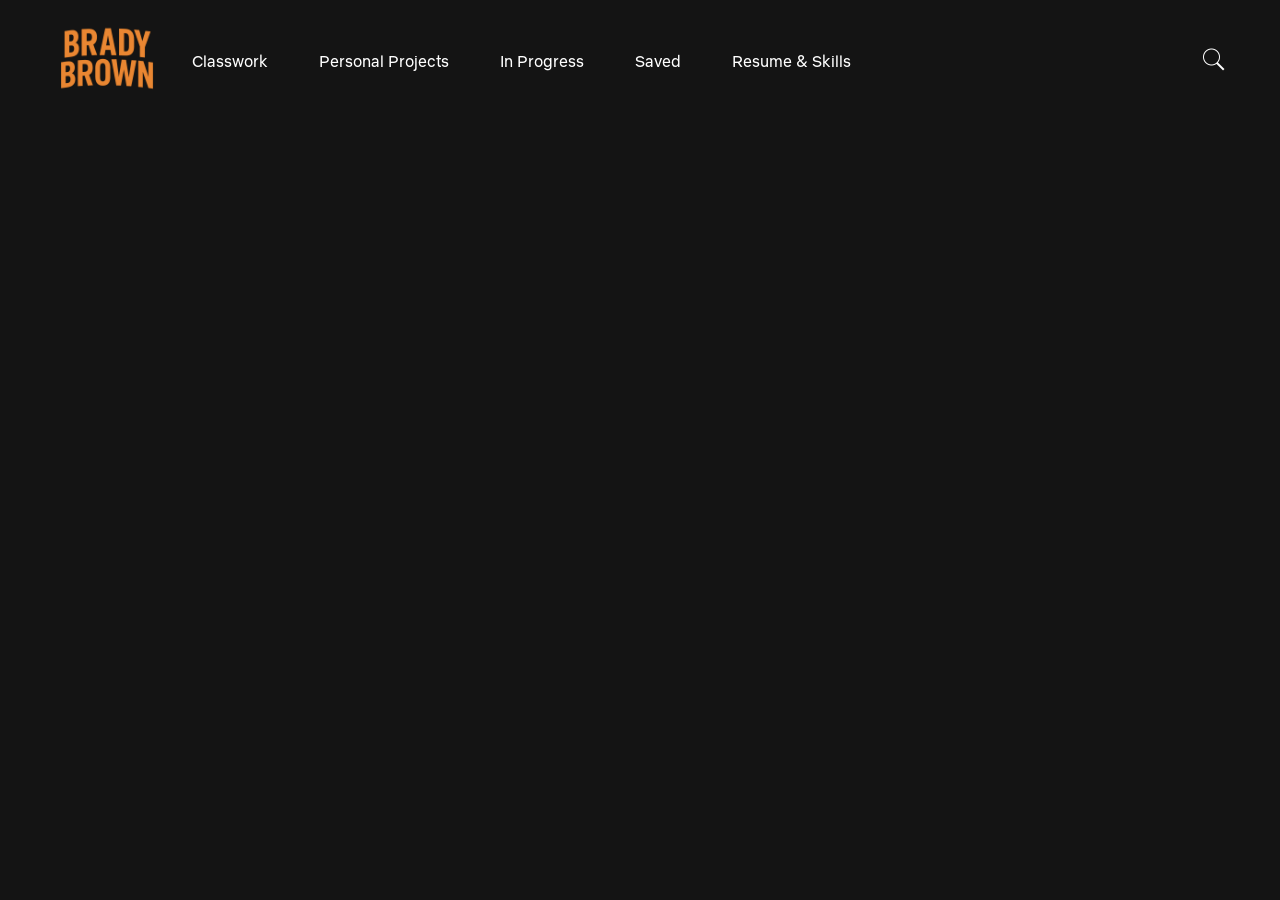
==== html/landing.html @ b7bec43b "Creation of new Landing Page, Organizing of files" ====
<!DOCTYPE html>
<html lang="en">
  <head>
    <meta charset="UTF-8">
    <meta name="viewport" content="width=device-width, initial-scale=1.0">
    <title>My Portfolio</title>

    <!--Normal CSS-->
    <link rel="stylesheet" href="/css/newStyles.css">    

  </head>
  <body>
    <div id="main">
      <div id="headerDiv">
        <header id="header">
          <div id="logoDiv">
            <img id="bigLogo" src="/images/logoImages/portfolioLogo1.png"/>
          </div>
          <div id="linksDiv">
            <a href="" id="link1" class="pageLink">
              Classwork
            </a>
            <a href="" id="link2" class="pageLink">
              Personal Projects
            </a>
            <a href="" id="link3" class="pageLink">
              In Progress
            </a>
            <a href="" id="link4" class="pageLink">
              Saved
            </a>
            <a href="" id="link5" class="pageLink">
              Resume & Skills
            </a>
          </div>
          <div id="searchDiv">
            <button id="searchButton">
              <img id="searchIcon" class="icon" src="/images/iconImages/searchIcon.png">
            </button>
          </div>
        </header>  
      </div>
    </div>
  </body>
</html>
---- css/newStyles.css ----
/* Custom Things */

@font-face {
  font-family: 'NetflixFont';
  src: url('../fonts/NetflixSans-Regular.otf') format('opentype');
  font-weight: normal;
  font-style: normal;
}

/* Broad CSS */

html{
  background-color: #141414;
  font-family: 'NetflixFont';
}

body{
  margin: 0;
  padding: 0;
}

#main{
  height: 97.5%;
  width: 92.5%;
  margin: 0 auto;
}

/* Header CSS */

#header{
  display: flex;
  align-items: center;
  justify-content: space-between;
}

#headerDiv{
  width: 100%;
}

/* Logo */
#logoDiv{
  width: 10%;
}

#bigLogo{
  width: 100%;
}

/* Links */
#linksDiv{
  width: 60%;
  display: flex;
  justify-content: space-around;
}

.pageLink{
  text-decoration: none;
  color: white;

}

/* Search */
#searchDiv{
  width: 30%;
  display: flex;
  justify-content: flex-end;
}

#searchButton{
  background: transparent;
  border: none;
}

button:hover{
  cursor: pointer;
}

.icon{
  width: 25px;
}
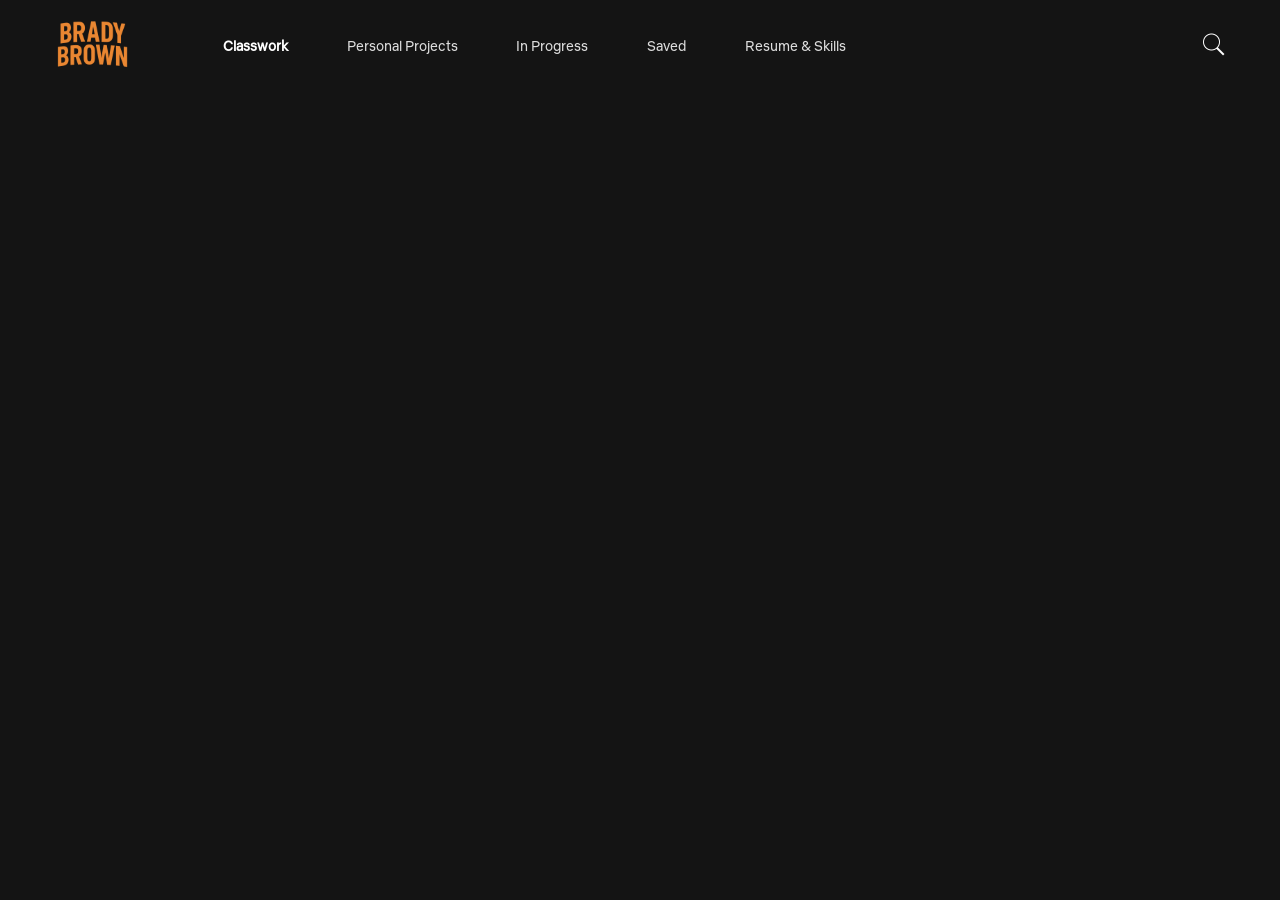
==== commit 5e33c078: "Updated links, logo, and search" ====
--- a/html/landing.html
+++ b/html/landing.html
@@ -8,16 +8,21 @@
     <!--Normal CSS-->
     <link rel="stylesheet" href="/css/newStyles.css">    
 
+    <!--Normal JS-->
+    <script src="/js/landing.js" defer></script>
+
   </head>
   <body>
     <div id="main">
       <div id="headerDiv">
         <header id="header">
           <div id="logoDiv">
-            <img id="bigLogo" src="/images/logoImages/portfolioLogo1.png"/>
+            <a href="">
+              <img id="bigLogo" src="/images/logoImages/portfolioLogo1.png"/>
+            </a>
           </div>
           <div id="linksDiv">
-            <a href="" id="link1" class="pageLink">
+            <a href="" id="link1" class="current pageLink">
               Classwork
             </a>
             <a href="" id="link2" class="pageLink">
@@ -37,6 +42,7 @@
             <button id="searchButton">
               <img id="searchIcon" class="icon" src="/images/iconImages/searchIcon.png">
             </button>
+            <input type="text" id="searchBox" placeholder="Search..." />
           </div>
         </header>  
       </div>
--- a/css/newStyles.css
+++ b/css/newStyles.css
@@ -20,7 +20,7 @@
 }
 
 #main{
-  height: 97.5%;
+  height: 99%;
   width: 92.5%;
   margin: 0 auto;
 }
@@ -39,7 +39,8 @@
 
 /* Logo */
 #logoDiv{
-  width: 10%;
+  width: 7.5%;
+  margin-right: -150px;
 }
 
 #bigLogo{
@@ -48,22 +49,56 @@
 
 /* Links */
 #linksDiv{
-  width: 60%;
+  width: 62.5%;
   display: flex;
-  justify-content: space-around;
+  justify-content: space-evenly;
 }
 
 .pageLink{
   text-decoration: none;
+  color: #dddddd;
+  font-size: 14px;
+}
+
+.pageLink:hover:not(.current){
+  color: #999999;
+  transition: color 0.3s ease;
+}
+
+.current{
   color: white;
-
+  font-weight: bold;
 }
 
 /* Search */
-#searchDiv{
-  width: 30%;
+#searchDiv {
+  position: relative;
+  width: 150px; /* enough space for both icon and input */
   display: flex;
   justify-content: flex-end;
+  align-items: center;
+  overflow: visible; /* prevent layout shifting */
+}
+
+#searchBox {
+  position: absolute;
+  right: 35px; /* adjust depending on icon size */
+  width: 0;
+  opacity: 0;
+  padding: 5px;
+  font-size: 1rem;
+  background-color: #222;
+  color: white;
+  border: 1px solid #555;
+  border-radius: 4px;
+  transition: width 0.5s ease, opacity 0.5s ease;
+  pointer-events: none;
+}
+
+#searchBox.visible {
+  width: 250px; /* desired final width */
+  opacity: 1;
+  pointer-events: auto;
 }
 
 #searchButton{
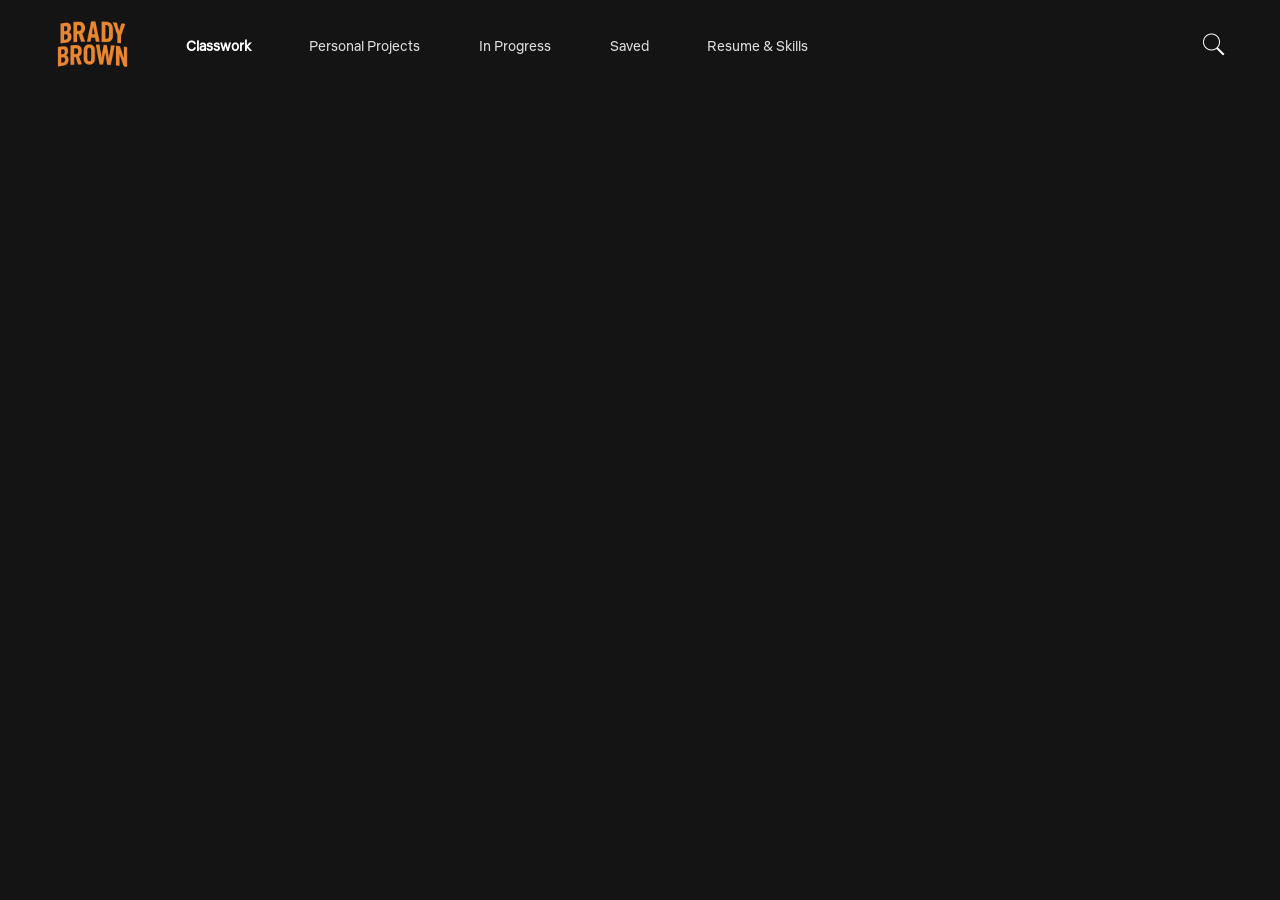
==== commit b3a270f5: "Updated Search" ====
--- a/html/landing.html
+++ b/html/landing.html
@@ -39,10 +39,10 @@
             </a>
           </div>
           <div id="searchDiv">
+            <input type="text" id="searchBox" placeholder="Search..." />
             <button id="searchButton">
               <img id="searchIcon" class="icon" src="/images/iconImages/searchIcon.png">
             </button>
-            <input type="text" id="searchBox" placeholder="Search..." />
           </div>
         </header>  
       </div>
--- a/css/newStyles.css
+++ b/css/newStyles.css
@@ -40,7 +40,7 @@
 /* Logo */
 #logoDiv{
   width: 7.5%;
-  margin-right: -150px;
+  margin-right: -125px;
 }
 
 #bigLogo{
@@ -73,37 +73,48 @@
 /* Search */
 #searchDiv {
   position: relative;
-  width: 150px; /* enough space for both icon and input */
   display: flex;
+  align-items: center;
   justify-content: flex-end;
-  align-items: center;
-  overflow: visible; /* prevent layout shifting */
+  width: 250px;
 }
 
 #searchBox {
-  position: absolute;
-  right: 35px; /* adjust depending on icon size */
   width: 0;
   opacity: 0;
-  padding: 5px;
+  padding: 5px 10px 5px 35px;
   font-size: 1rem;
   background-color: #222;
   color: white;
   border: 1px solid #555;
   border-radius: 4px;
-  transition: width 0.5s ease, opacity 0.5s ease;
+  transition: width 0.4s ease, opacity 0.4s ease;
   pointer-events: none;
+  z-index: 1;
 }
 
 #searchBox.visible {
-  width: 250px; /* desired final width */
+  width: 200px;
   opacity: 1;
   pointer-events: auto;
 }
 
-#searchButton{
+#searchButton {
   background: transparent;
   border: none;
+  position: absolute;
+  right: 0;
+  top: 50%;
+  transform: translateY(-50%) translateX(0);
+  transition: transform 0.4s ease;
+  z-index: 2;
+  cursor: pointer;
+}
+
+#searchBox.visible ~ #searchButton {
+  transform: translateY(-45%) translateX(-210px);
+  pointer-events: none;
+  opacity: 0.7;
 }
 
 button:hover{
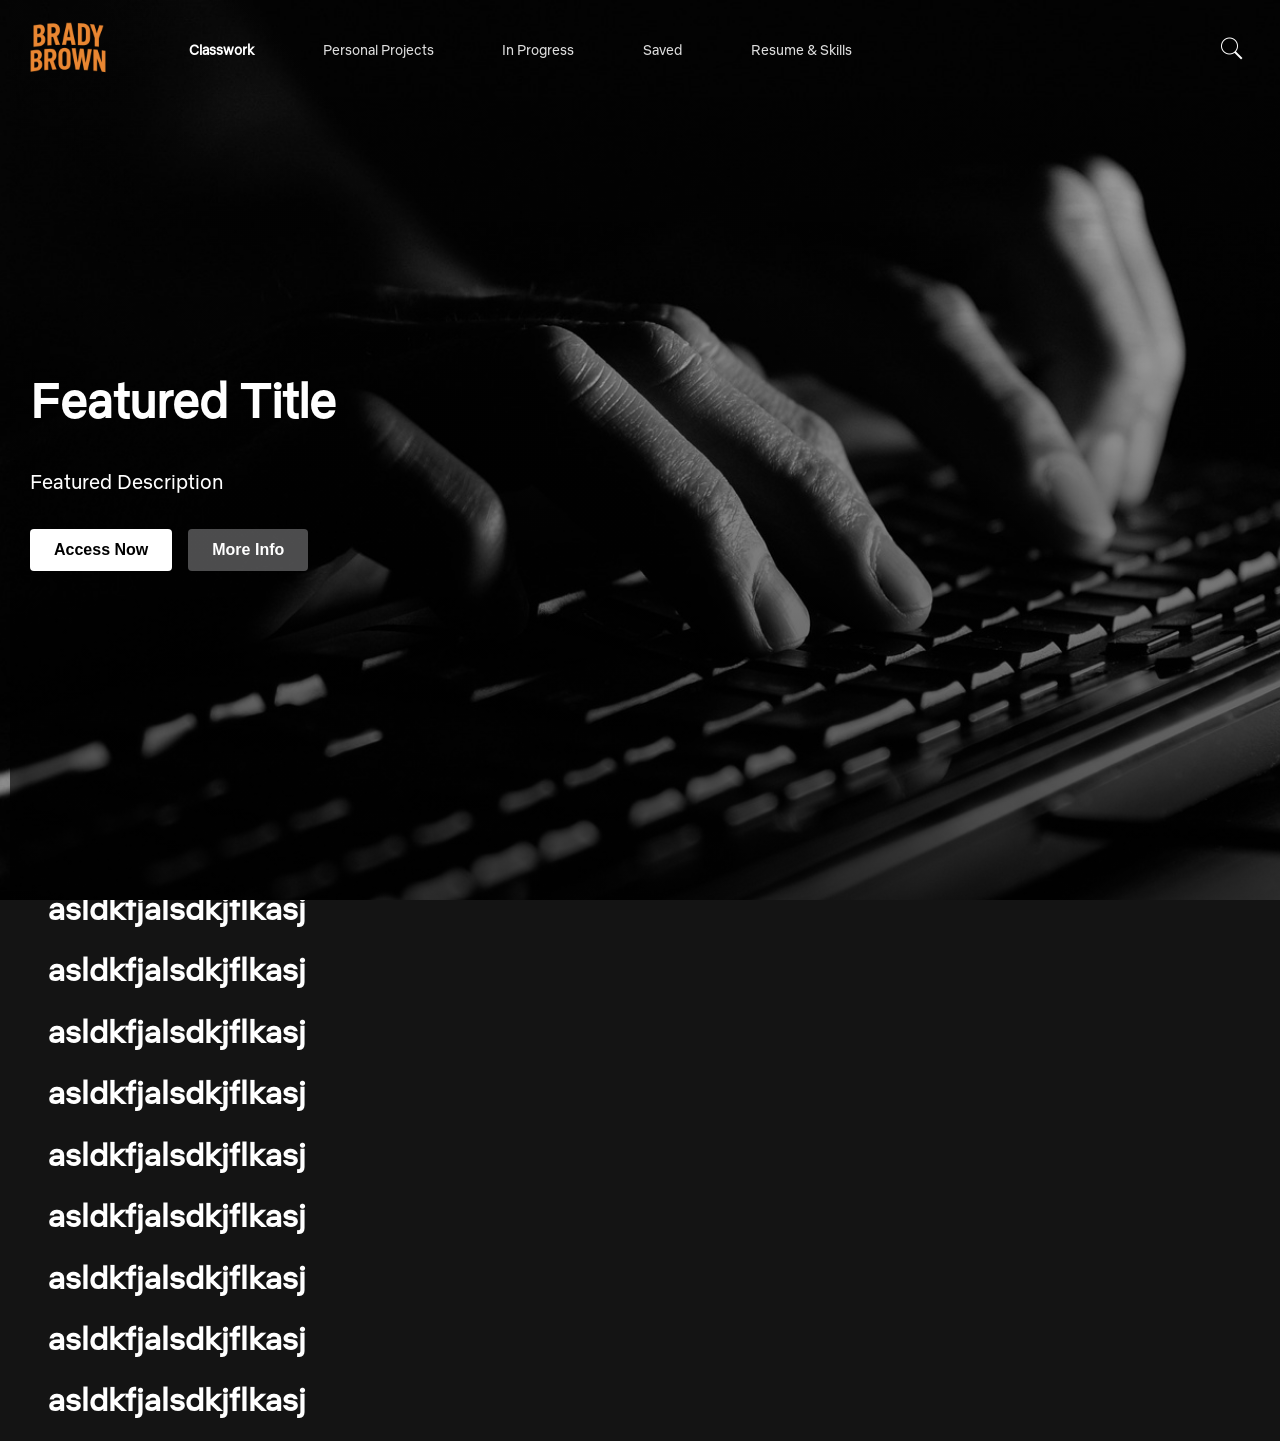
==== commit 1dd7c201: "Added Hero Page" ====
--- a/html/landing.html
+++ b/html/landing.html
@@ -46,6 +46,30 @@
           </div>
         </header>  
       </div>
+      <section id="heroSection">
+        <div id="heroOverlay">
+          <h1 id="heroTitle">Featured Title</h1>
+          <p id="heroSubtitle">Featured Description</p>
+          <div id="heroButtons">
+            <button class="heroButton">Access Now</button>
+            <button class="heroButton secondary">More Info</button>
+          </div>
+        </div>
+      </section>
+      <div id="content">
+        <h1>asldkfjalsdkjflkasj</h1>
+        <h1>asldkfjalsdkjflkasj</h1>
+        <h1>asldkfjalsdkjflkasj</h1>
+        <h1>asldkfjalsdkjflkasj</h1>
+        <h1>asldkfjalsdkjflkasj</h1>
+        <h1>asldkfjalsdkjflkasj</h1>
+        <h1>asldkfjalsdkjflkasj</h1>
+        <h1>asldkfjalsdkjflkasj</h1>
+        <h1>asldkfjalsdkjflkasj</h1>
+        <h1>asldkfjalsdkjflkasj</h1>
+        <h1>asldkfjalsdkjflkasj</h1>
+
+      </div>
     </div>
   </body>
 </html>
--- a/css/newStyles.css
+++ b/css/newStyles.css
@@ -25,6 +25,12 @@
   margin: 0 auto;
 }
 
+html, body{
+  margin: 0;
+  padding: 0;
+  overflow-x: hidden;
+}
+
 /* Header CSS */
 
 #header{
@@ -34,7 +40,22 @@
 }
 
 #headerDiv{
-  width: 100%;
+  position: fixed;
+  top: 0;
+  left: 0;
+  right: 0;
+  width: 100%;
+  z-index: 999;
+  transition: background 0.3s ease;
+  padding: 0 20px 0 20px;
+}
+
+#headerDiv.top{
+  background: rgba(34, 34, 34, 0);
+}
+
+#headerDiv.scrolled{
+  background-color: #222;
 }
 
 /* Logo */
@@ -73,6 +94,7 @@
 /* Search */
 #searchDiv {
   position: relative;
+  right: 50px;
   display: flex;
   align-items: center;
   justify-content: flex-end;
@@ -103,7 +125,6 @@
   background: transparent;
   border: none;
   position: absolute;
-  right: 0;
   top: 50%;
   transform: translateY(-50%) translateX(0);
   transition: transform 0.4s ease;
@@ -123,4 +144,93 @@
 
 .icon{
   width: 25px;
+}
+
+/* Hero Section */
+
+#heroSection{
+  position: absolute;
+  left: 0;
+  right: 0;
+  top: 0;
+  width: 100%;
+  height: 100vh;
+  background-image: url(../images/lineEditor.jpg);
+  background-size: cover;
+  background-position: center;
+  background-repeat: no-repeat;
+  display: flex;
+  align-items: center;
+  justify-content: center;
+  z-index: 4;
+}
+
+#heroOverlay{
+  background: linear-gradient(to top, rgba(0,0,0,0.7), rgba(0,0,0,0.1));
+  color: white;
+  text-align: left;
+  padding: 20px;
+  margin-left: 10px;
+  width: 100%;
+  max-width: 100%;
+  box-sizing: border-box;
+  height: 100%;
+  position: absolute;
+  top: 0;
+  left:0;
+  display: flex;
+  flex-direction: column;
+  justify-content: center;
+  align-items: left;
+  z-index: 5;
+}
+
+#heroTitle{
+  font-size: 3rem;
+  margin-bottom: 1rem;
+}
+
+#heroSubtitle{
+  font-size: 1.25rem;
+  margin-bottom: 2rem;
+  max-width: 700px;
+  line-height: 1.5;
+}
+
+#heroButtons{
+  display: flex;
+  gap: 1rem;
+}
+
+.heroButton{
+  padding: 12px 24px;
+  font-size: 1rem;
+  border: none;
+  border-radius: 4px;
+  background-color: white;
+  color: black;
+  font-weight: bold;
+  cursor: pointer;
+  transition: background 0.3s ease;
+}
+
+.heroButton.secondary {
+  background-color: rgba(109, 109, 110, 0.7);
+  color: white;
+}
+
+.heroButton:hover {
+  background-color: #e6e6e6;
+}
+
+.heroButton.secondary:hover {
+  background-color: rgba(109, 109, 110, 1);
+}
+
+
+/* Content CSS */
+#content{
+  margin-top: 85vh;
+  z-index: 20;
+  color: white;
 }
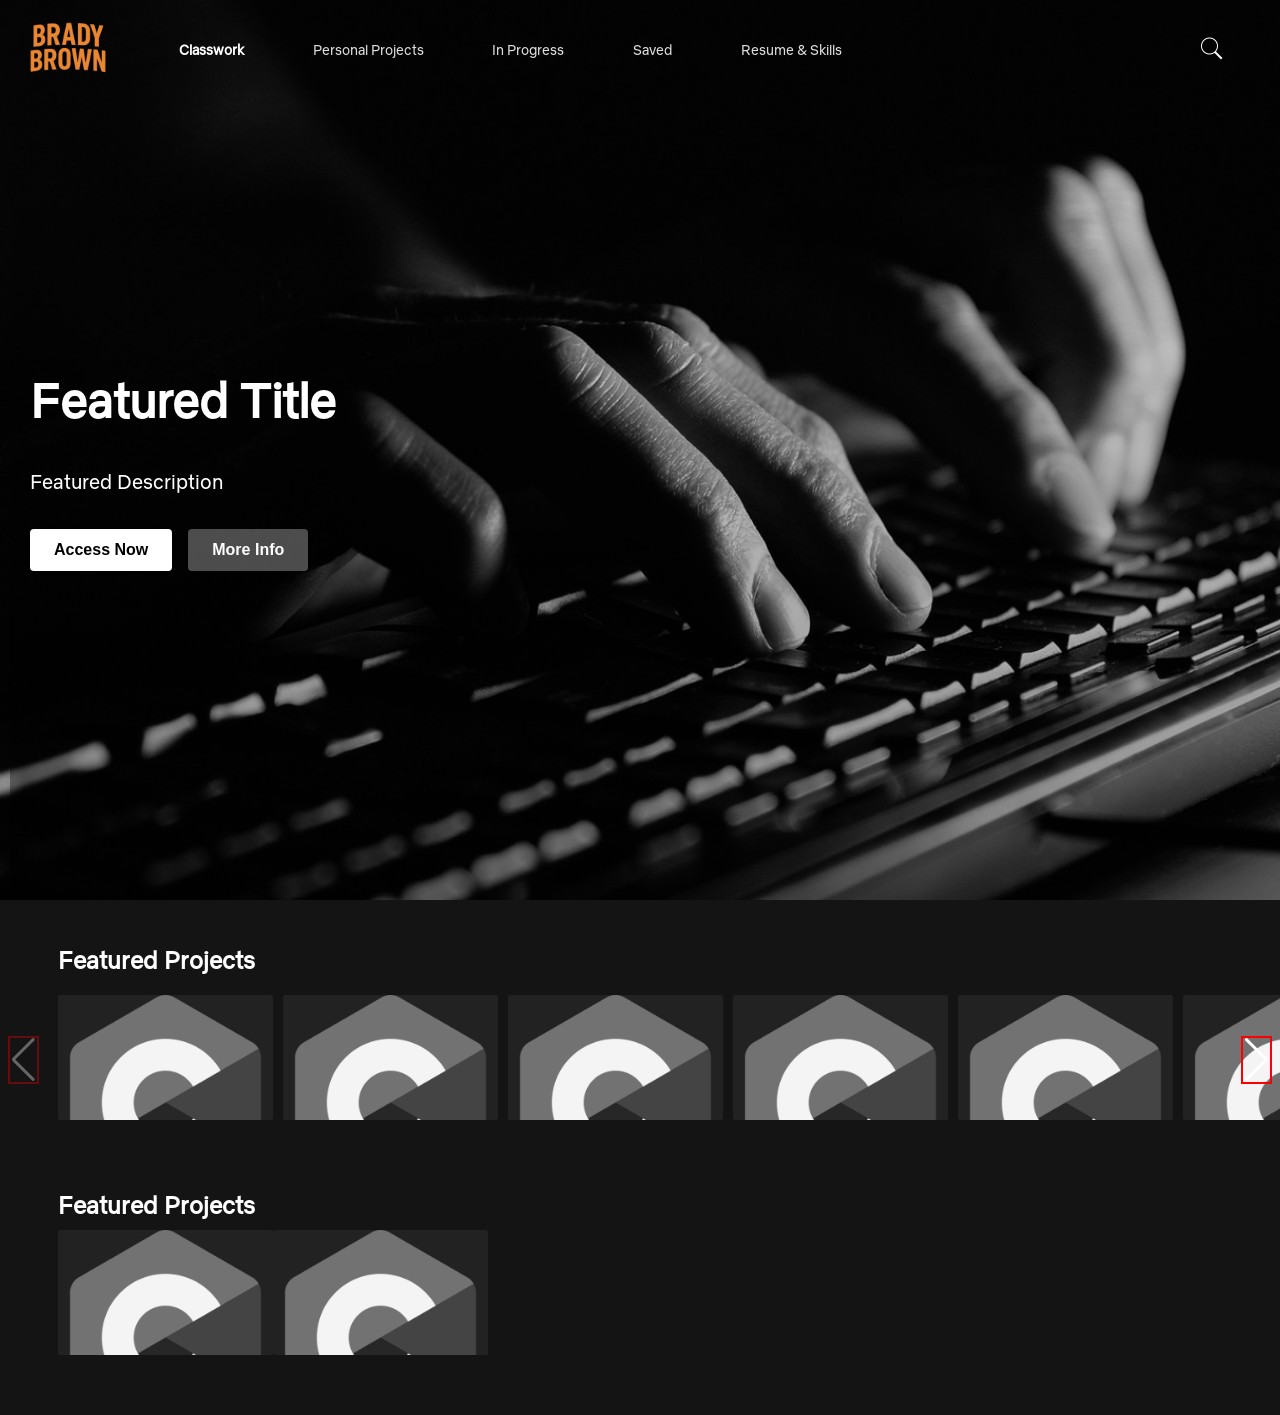
==== commit 6e37922b: "Fixed and finished header visuals, began content view and swipers" ====
--- a/html/landing.html
+++ b/html/landing.html
@@ -8,10 +8,17 @@
     <!--Normal CSS-->
     <link rel="stylesheet" href="/css/newStyles.css">    
 
+    <!--Swiper CSS-->
+    <link rel="stylesheet" href="https://cdn.jsdelivr.net/npm/swiper@11/swiper-bundle.min.css" />
+
     <!--Normal JS-->
     <script src="/js/landing.js" defer></script>
 
   </head>
+
+  <!--Swiper JS-->
+  <script src="https://cdn.jsdelivr.net/npm/swiper@11/swiper-bundle.min.js"></script>
+
   <body>
     <div id="main">
       <div id="headerDiv">
@@ -57,18 +64,62 @@
         </div>
       </section>
       <div id="content">
-        <h1>asldkfjalsdkjflkasj</h1>
-        <h1>asldkfjalsdkjflkasj</h1>
-        <h1>asldkfjalsdkjflkasj</h1>
-        <h1>asldkfjalsdkjflkasj</h1>
-        <h1>asldkfjalsdkjflkasj</h1>
-        <h1>asldkfjalsdkjflkasj</h1>
-        <h1>asldkfjalsdkjflkasj</h1>
-        <h1>asldkfjalsdkjflkasj</h1>
-        <h1>asldkfjalsdkjflkasj</h1>
-        <h1>asldkfjalsdkjflkasj</h1>
-        <h1>asldkfjalsdkjflkasj</h1>
+        <section class="contentRow">
+          <h2 class="rowTitle">Featured Projects</h2>
+          <div class="swiper-container mySwiper">
+            <div class="swiper-wrapper">
 
+              <div class="swiper-slide">
+                <img src="/images/c-icon.png" alt="Sample 1" />
+              </div>
+
+              <div class="swiper-slide">
+                <img src="/images/c-icon.png" alt="Sample 2" />
+              </div>
+
+              <div class="swiper-slide">
+                <img src="/images/c-icon.png" alt="Sample 1" />
+              </div>
+
+              <div class="swiper-slide">
+                <img src="/images/c-icon.png" alt="Sample 2" />
+              </div>
+
+              <div class="swiper-slide">
+                <img src="/images/c-icon.png" alt="Sample 1" />
+              </div>
+
+              <div class="swiper-slide">
+                <img src="/images/c-icon.png" alt="Sample 2" />
+              </div>
+
+            </div>
+
+            <div class="swiper-button-prev"></div>
+            <div class="swiper-button-next"></div>
+
+          </div>
+        </section>
+        <section class="contentRow">
+          <h2 class="rowTitle">Featured Projects</h2>
+          <div class="swiper mySwiper">
+            <div class="swiper-wrapper">
+
+              <div class="swiper-slide">
+                <img src="/images/c-icon.png" alt="Sample 1" />
+              </div>
+
+              <div class="swiper-slide">
+                <img src="/images/c-icon.png" alt="Sample 2" />
+              </div>
+
+            </div>
+
+            <div class="swiper-button-prev"></div>
+            <div class="swiper-button-next"></div>
+            
+          </div>
+        </section>
       </div>
     </div>
   </body>
--- a/css/newStyles.css
+++ b/css/newStyles.css
@@ -46,21 +46,35 @@
   right: 0;
   width: 100%;
   z-index: 999;
-  transition: background 0.3s ease;
-  padding: 0 20px 0 20px;
-}
-
-#headerDiv.top{
-  background: rgba(34, 34, 34, 0);
-}
-
-#headerDiv.scrolled{
-  background-color: #222;
+  background-color: transparent;
+}
+
+#headerDiv::before{
+  content:"";
+  position: absolute;
+  top: 0;
+  left: 0;
+  right: 0;
+  bottom: 0;
+  inset: 0;
+  background: linear-gradient(to top, #141414 30%, #080808 100%);
+  opacity: 0;
+  transition: opacity 0.5s ease;
+  z-index: -1;
+}
+
+#headerDiv.scrolled::before {
+  opacity: 1;
+}
+
+#headerDiv.top::before {
+  opacity: 0;
 }
 
 /* Logo */
 #logoDiv{
   width: 7.5%;
+  margin-left: 20px;
   margin-right: -125px;
 }
 
@@ -166,7 +180,7 @@
 }
 
 #heroOverlay{
-  background: linear-gradient(to top, rgba(0,0,0,0.7), rgba(0,0,0,0.1));
+  background: linear-gradient(to top, rgba(0,0,0,0.4), rgba(0,0,0,0.01));
   color: white;
   text-align: left;
   padding: 20px;
@@ -230,7 +244,62 @@
 
 /* Content CSS */
 #content{
-  margin-top: 85vh;
+  margin-top: 105vh;
   z-index: 20;
   color: white;
-}+}
+
+/* Swiper CSS */
+.contentRow {
+  margin: 60px 10px;
+}
+
+.rowTitle {
+  color: white;
+  margin-bottom: 10px;
+  font-size: 1.5rem;
+}
+
+.mainSwiper{
+  overflow: visible;
+}
+
+.swiper-container {
+  position: relative;
+  width: 100%;
+  padding: 10px 0;
+}
+
+.swiper-slide {
+  width: 215px;
+  max-width: 215px;
+  height: 125px;
+  max-height: 125px;
+
+  background-color: #222;
+  border-radius: 2px;
+  overflow: hidden;
+  position: relative;
+}
+
+.swiper-slide img {
+  width: 100%;
+  height: 100%;
+  object-fit: cover;
+}
+
+.swiper-button-next,
+.swiper-button-prev {
+  top: 50%;
+  z-index: 10;
+  color: white !important;
+  border: 2px solid red;
+}
+
+.swiper-button-prev {
+  left: -50px !important; 
+}
+
+.swiper-button-next {
+  right: -50px !important; 
+}
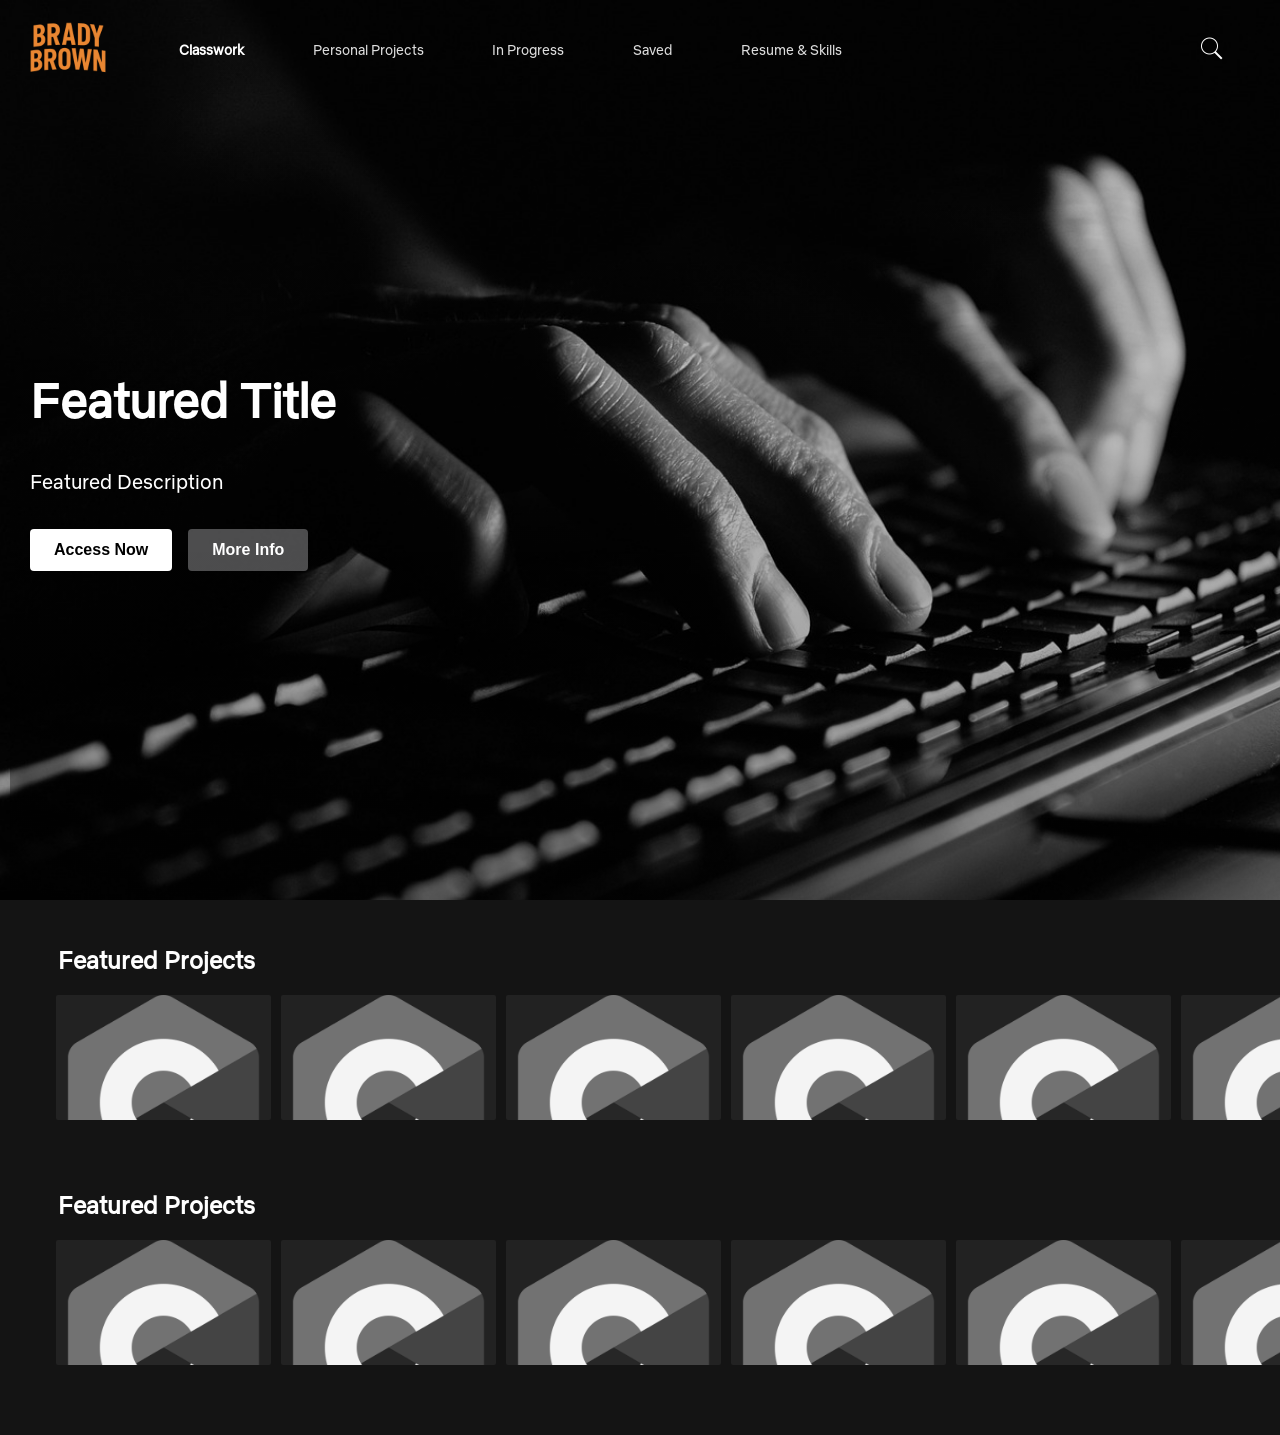
==== commit f4963903: "Completed work on nav buttons, started work on card functionality" ====
--- a/html/landing.html
+++ b/html/landing.html
@@ -66,7 +66,7 @@
       <div id="content">
         <section class="contentRow">
           <h2 class="rowTitle">Featured Projects</h2>
-          <div class="swiper-container mySwiper">
+          <div class="swiper-container mainSwiper">
             <div class="swiper-wrapper">
 
               <div class="swiper-slide">
@@ -102,8 +102,24 @@
         </section>
         <section class="contentRow">
           <h2 class="rowTitle">Featured Projects</h2>
-          <div class="swiper mySwiper">
+          <div class="swiper-container mainSwiper">
             <div class="swiper-wrapper">
+
+              <div class="swiper-slide">
+                <img src="/images/c-icon.png" alt="Sample 1" />
+              </div>
+
+              <div class="swiper-slide">
+                <img src="/images/c-icon.png" alt="Sample 2" />
+              </div>
+
+              <div class="swiper-slide">
+                <img src="/images/c-icon.png" alt="Sample 1" />
+              </div>
+
+              <div class="swiper-slide">
+                <img src="/images/c-icon.png" alt="Sample 2" />
+              </div>
 
               <div class="swiper-slide">
                 <img src="/images/c-icon.png" alt="Sample 1" />
@@ -117,7 +133,7 @@
 
             <div class="swiper-button-prev"></div>
             <div class="swiper-button-next"></div>
-            
+
           </div>
         </section>
       </div>
--- a/css/newStyles.css
+++ b/css/newStyles.css
@@ -267,7 +267,8 @@
 .swiper-container {
   position: relative;
   width: 100%;
-  padding: 10px 0;
+  padding: 10px 10px;
+  margin-left: -12px;
 }
 
 .swiper-slide {
@@ -290,16 +291,44 @@
 
 .swiper-button-next,
 .swiper-button-prev {
-  top: 50%;
+  top: calc(50% - 42.5px) !important;
+  transform: none !important;
   z-index: 10;
   color: white !important;
+  border-radius: 2px;
+  background-color: rgba(20,20,20,0.1) !important;
+  padding: 42.5px 12.5px;
+  transition: background 0.2s ease, transform 0.2s ease;
+  opacity: 0;
+}
+
+.swiper-button-prev {
+  left: -47.5px !important; 
+}
+
+.swiper-button-next {
+  right: -52.5px !important; 
+}
+
+.swiper-button-next:hover,
+.swiper-button-prev:hover{
+  background-color: rgba(20,20,20,0.7) !important;
+  transform: scale(1.2) !important;
+}
+
+.swiper-container:hover .swiper-button-next,
+.swiper-container:hover .swiper-button-prev,
+.swiper-button-next:hover,
+.swiper-button-prev:hover {
+  opacity: 1;
+}
+
+.disabled{
+  opacity: 0 !important;
+  pointer-events: none;
+}
+
+.focus{
+  box-sizing: border-box;
   border: 2px solid red;
-}
-
-.swiper-button-prev {
-  left: -50px !important; 
-}
-
-.swiper-button-next {
-  right: -50px !important; 
-}
+}
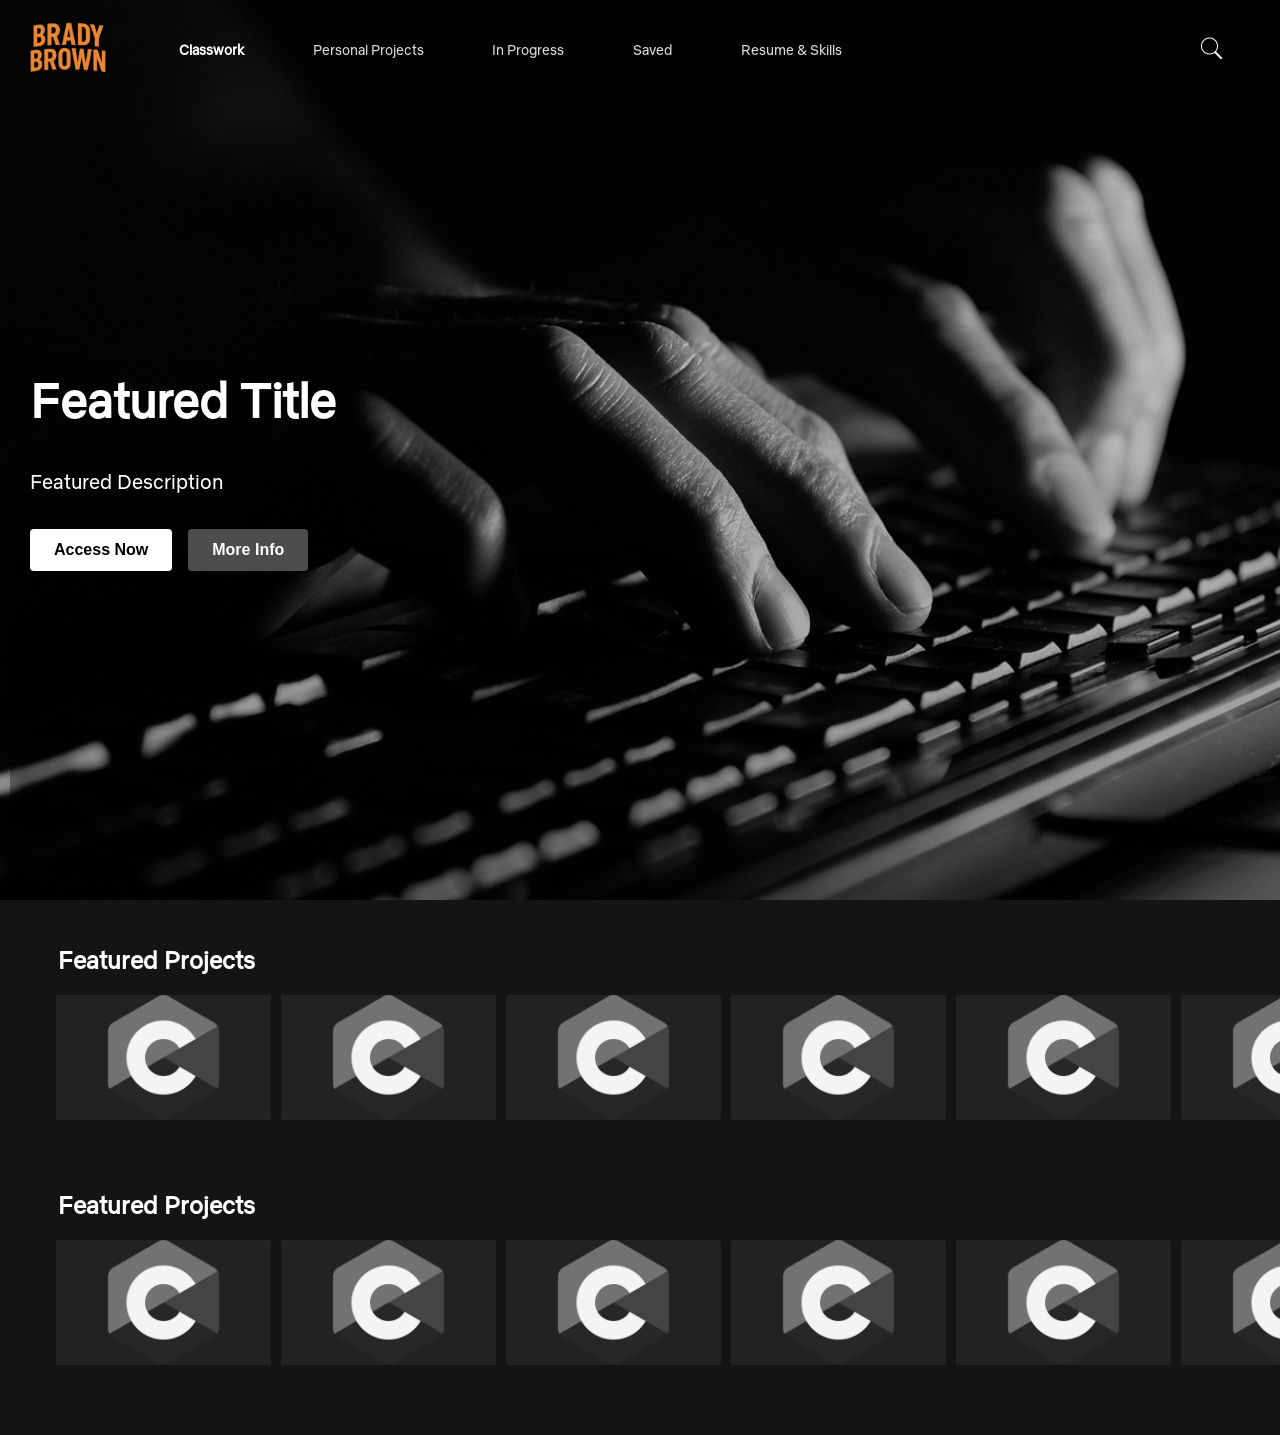
==== commit b39ae015: "Worked on slides, stuck on a bug with slides appearing behind others when hover class is active" ====
--- a/html/landing.html
+++ b/html/landing.html
@@ -70,27 +70,135 @@
             <div class="swiper-wrapper">
 
               <div class="swiper-slide">
-                <img src="/images/c-icon.png" alt="Sample 1" />
-              </div>
-
-              <div class="swiper-slide">
-                <img src="/images/c-icon.png" alt="Sample 2" />
-              </div>
-
-              <div class="swiper-slide">
-                <img src="/images/c-icon.png" alt="Sample 1" />
-              </div>
-
-              <div class="swiper-slide">
-                <img src="/images/c-icon.png" alt="Sample 2" />
-              </div>
-
-              <div class="swiper-slide">
-                <img src="/images/c-icon.png" alt="Sample 1" />
-              </div>
-
-              <div class="swiper-slide">
-                <img src="/images/c-icon.png" alt="Sample 2" />
+
+                <div class="slide-image">
+                  <img src="/images/c-icon.png" alt="Sample 1" />
+                </div>
+
+                <div class="slide-popup">
+
+                  <div class="slide-popup-image">
+                    <img src="/images/c-icon.png" alt="Sample 1" />
+                  </div>
+
+                  <div class="slide-popup-info">
+                    <h3 class="slide-title">Project Title</h3>
+                    <button class="slide-btn">View</button>
+                    <button class="slide-btn secondary">More Info</button>
+                  </div>
+
+                </div>
+                
+              </div>
+
+              <div class="swiper-slide">
+
+                <div class="slide-image">
+                  <img src="/images/c-icon.png" alt="Sample 1" />
+                </div>
+
+                <div class="slide-popup">
+
+                  <div class="slide-popup-image">
+                    <img src="/images/c-icon.png" alt="Sample 1" />
+                  </div>
+
+                  <div class="slide-popup-info">
+                    <h3 class="slide-title">Project Title</h3>
+                    <button class="slide-btn">View</button>
+                    <button class="slide-btn secondary">More Info</button>
+                  </div>
+
+                </div>
+                
+              </div>
+
+              <div class="swiper-slide">
+
+                <div class="slide-image">
+                  <img src="/images/c-icon.png" alt="Sample 1" />
+                </div>
+
+                <div class="slide-popup">
+
+                  <div class="slide-popup-image">
+                    <img src="/images/c-icon.png" alt="Sample 1" />
+                  </div>
+
+                  <div class="slide-popup-info">
+                    <h3 class="slide-title">Project Title</h3>
+                    <button class="slide-btn">View</button>
+                    <button class="slide-btn secondary">More Info</button>
+                  </div>
+
+                </div>
+                
+              </div>
+
+              <div class="swiper-slide">
+
+                <div class="slide-image">
+                  <img src="/images/c-icon.png" alt="Sample 1" />
+                </div>
+
+                <div class="slide-popup">
+
+                  <div class="slide-popup-image">
+                    <img src="/images/c-icon.png" alt="Sample 1" />
+                  </div>
+
+                  <div class="slide-popup-info">
+                    <h3 class="slide-title">Project Title</h3>
+                    <button class="slide-btn">View</button>
+                    <button class="slide-btn secondary">More Info</button>
+                  </div>
+
+                </div>
+                
+              </div>
+
+              <div class="swiper-slide">
+
+                <div class="slide-image">
+                  <img src="/images/c-icon.png" alt="Sample 1" />
+                </div>
+
+                <div class="slide-popup">
+
+                  <div class="slide-popup-image">
+                    <img src="/images/c-icon.png" alt="Sample 1" />
+                  </div>
+
+                  <div class="slide-popup-info">
+                    <h3 class="slide-title">Project Title</h3>
+                    <button class="slide-btn">View</button>
+                    <button class="slide-btn secondary">More Info</button>
+                  </div>
+
+                </div>
+                
+              </div>
+
+              <div class="swiper-slide">
+
+                <div class="slide-image">
+                  <img src="/images/c-icon.png" alt="Sample 1" />
+                </div>
+
+                <div class="slide-popup">
+
+                  <div class="slide-popup-image">
+                    <img src="/images/c-icon.png" alt="Sample 1" />
+                  </div>
+
+                  <div class="slide-popup-info">
+                    <h3 class="slide-title">Project Title</h3>
+                    <button class="slide-btn">View</button>
+                    <button class="slide-btn secondary">More Info</button>
+                  </div>
+
+                </div>
+                
               </div>
 
             </div>
@@ -106,27 +214,135 @@
             <div class="swiper-wrapper">
 
               <div class="swiper-slide">
-                <img src="/images/c-icon.png" alt="Sample 1" />
-              </div>
-
-              <div class="swiper-slide">
-                <img src="/images/c-icon.png" alt="Sample 2" />
-              </div>
-
-              <div class="swiper-slide">
-                <img src="/images/c-icon.png" alt="Sample 1" />
-              </div>
-
-              <div class="swiper-slide">
-                <img src="/images/c-icon.png" alt="Sample 2" />
-              </div>
-
-              <div class="swiper-slide">
-                <img src="/images/c-icon.png" alt="Sample 1" />
-              </div>
-
-              <div class="swiper-slide">
-                <img src="/images/c-icon.png" alt="Sample 2" />
+
+                <div class="slide-image">
+                  <img src="/images/c-icon.png" alt="Sample 1" />
+                </div>
+
+                <div class="slide-popup">
+
+                  <div class="slide-popup-image">
+                    <img src="/images/c-icon.png" alt="Sample 1" />
+                  </div>
+
+                  <div class="slide-popup-info">
+                    <h3 class="slide-title">Project Title</h3>
+                    <button class="slide-btn">View</button>
+                    <button class="slide-btn secondary">More Info</button>
+                  </div>
+
+                </div>
+                
+              </div>
+
+              <div class="swiper-slide">
+
+                <div class="slide-image">
+                  <img src="/images/c-icon.png" alt="Sample 1" />
+                </div>
+
+                <div class="slide-popup">
+
+                  <div class="slide-popup-image">
+                    <img src="/images/c-icon.png" alt="Sample 1" />
+                  </div>
+
+                  <div class="slide-popup-info">
+                    <h3 class="slide-title">Project Title</h3>
+                    <button class="slide-btn">View</button>
+                    <button class="slide-btn secondary">More Info</button>
+                  </div>
+
+                </div>
+                
+              </div>
+
+              <div class="swiper-slide">
+
+                <div class="slide-image">
+                  <img src="/images/c-icon.png" alt="Sample 1" />
+                </div>
+
+                <div class="slide-popup">
+
+                  <div class="slide-popup-image">
+                    <img src="/images/c-icon.png" alt="Sample 1" />
+                  </div>
+
+                  <div class="slide-popup-info">
+                    <h3 class="slide-title">Project Title</h3>
+                    <button class="slide-btn">View</button>
+                    <button class="slide-btn secondary">More Info</button>
+                  </div>
+
+                </div>
+                
+              </div>
+
+              <div class="swiper-slide">
+
+                <div class="slide-image">
+                  <img src="/images/c-icon.png" alt="Sample 1" />
+                </div>
+
+                <div class="slide-popup">
+
+                  <div class="slide-popup-image">
+                    <img src="/images/c-icon.png" alt="Sample 1" />
+                  </div>
+
+                  <div class="slide-popup-info">
+                    <h3 class="slide-title">Project Title</h3>
+                    <button class="slide-btn">View</button>
+                    <button class="slide-btn secondary">More Info</button>
+                  </div>
+
+                </div>
+                
+              </div>
+
+              <div class="swiper-slide">
+
+                <div class="slide-image">
+                  <img src="/images/c-icon.png" alt="Sample 1" />
+                </div>
+
+                <div class="slide-popup">
+
+                  <div class="slide-popup-image">
+                    <img src="/images/c-icon.png" alt="Sample 1" />
+                  </div>
+
+                  <div class="slide-popup-info">
+                    <h3 class="slide-title">Project Title</h3>
+                    <button class="slide-btn">View</button>
+                    <button class="slide-btn secondary">More Info</button>
+                  </div>
+
+                </div>
+                
+              </div>
+
+              <div class="swiper-slide">
+
+                <div class="slide-image">
+                  <img src="/images/c-icon.png" alt="Sample 1" />
+                </div>
+
+                <div class="slide-popup">
+
+                  <div class="slide-popup-image">
+                    <img src="/images/c-icon.png" alt="Sample 1" />
+                  </div>
+
+                  <div class="slide-popup-info">
+                    <h3 class="slide-title">Project Title</h3>
+                    <button class="slide-btn">View</button>
+                    <button class="slide-btn secondary">More Info</button>
+                  </div>
+
+                </div>
+                
               </div>
 
             </div>
--- a/css/newStyles.css
+++ b/css/newStyles.css
@@ -249,7 +249,7 @@
   color: white;
 }
 
-/* Swiper CSS */
+/* Basic Swiper CSS */
 .contentRow {
   margin: 60px 10px;
 }
@@ -271,23 +271,13 @@
   margin-left: -12px;
 }
 
-.swiper-slide {
-  width: 215px;
-  max-width: 215px;
-  height: 125px;
-  max-height: 125px;
-
-  background-color: #222;
-  border-radius: 2px;
-  overflow: hidden;
-  position: relative;
-}
-
-.swiper-slide img {
-  width: 100%;
-  height: 100%;
-  object-fit: cover;
-}
+.swiper-wrapper{
+  overflow: visible;
+  display:flex;
+  align-items: center;
+}
+
+/* Swiper Button CSS */
 
 .swiper-button-next,
 .swiper-button-prev {
@@ -328,7 +318,121 @@
   pointer-events: none;
 }
 
+/* Swiper Card CSS */
+
+.swiper-slide {
+  width: 215px;
+  max-width: 215px;
+  height: auto;
+  background-color: #222;
+  border-radius: 2px;
+  overflow: visible;
+  position: relative !important;
+  display: flex;
+  align-items: center;
+  z-index: 1 !important;
+}
+
+.swiper-slide.active {
+  z-index: 1000 !important;
+}
+
 .focus{
-  box-sizing: border-box;
-  border: 2px solid red;
-}+  transform: scale(1.50) !important;
+  pointer-events: auto !important;
+  opacity: 1 !important;
+  z-index: 999 !important;
+}
+
+.first-visible{
+  transform-origin: left center;
+}
+
+.last-visible{
+  transform-origin: right center;
+}
+
+.slide-popup {
+  position: absolute !important;
+  top: -30px;
+  left: -10px;
+  margin-left: 10px;
+  background: #222;
+  color: white;
+  border-radius: 4px;
+  padding: 10px;
+  width: 200px;
+  opacity: 0;
+  pointer-events: none;
+  transform: scale(0.75);
+  transform-origin: left center;
+  transition: opacity 0.2s ease, transform 0.2s ease;
+}
+
+.slide-popup-image{
+  width: 100%;
+  height: 125px;
+  overflow: visible;
+}
+
+.slide-popup-image img {
+  width: 100%;
+  height: 100%;
+  object-fit: contain;
+  overflow: visible;
+}
+
+.swiper-slide:hover{
+  cursor: pointer;
+}
+
+.slide-image{
+  width: 100%;
+  height: 125px;
+  overflow: visible;
+  z-index: 1 !important;
+  position: relative;
+}
+
+.slide-image img {
+  width: 100%;
+  height: 100%;
+  object-fit: contain;
+  z-index: 1 !important;
+  position: relative;
+}
+
+.slide-title {
+  font-size: 14px;
+  color: #fff;
+  margin: 0;
+}
+
+.slide-title,
+.slide-btn button {
+  margin: 5px 0;
+}
+
+.slide-btn {
+  padding: 6px 10px;
+  font-size: 12px;
+  border: none;
+  border-radius: 2px;
+  background-color: white;
+  color: black;
+  font-weight: bold;
+  cursor: pointer;
+  transition: background 0.3s ease;
+}
+
+.slide-btn.secondary {
+  background-color: rgba(109, 109, 110, 0.7);
+}
+
+.slide-btn:hover {
+  background-color: #e6e6e6;
+}
+
+.slide-btn.secondary:hover {
+  background-color: rgba(109, 109, 110, 1);
+}
